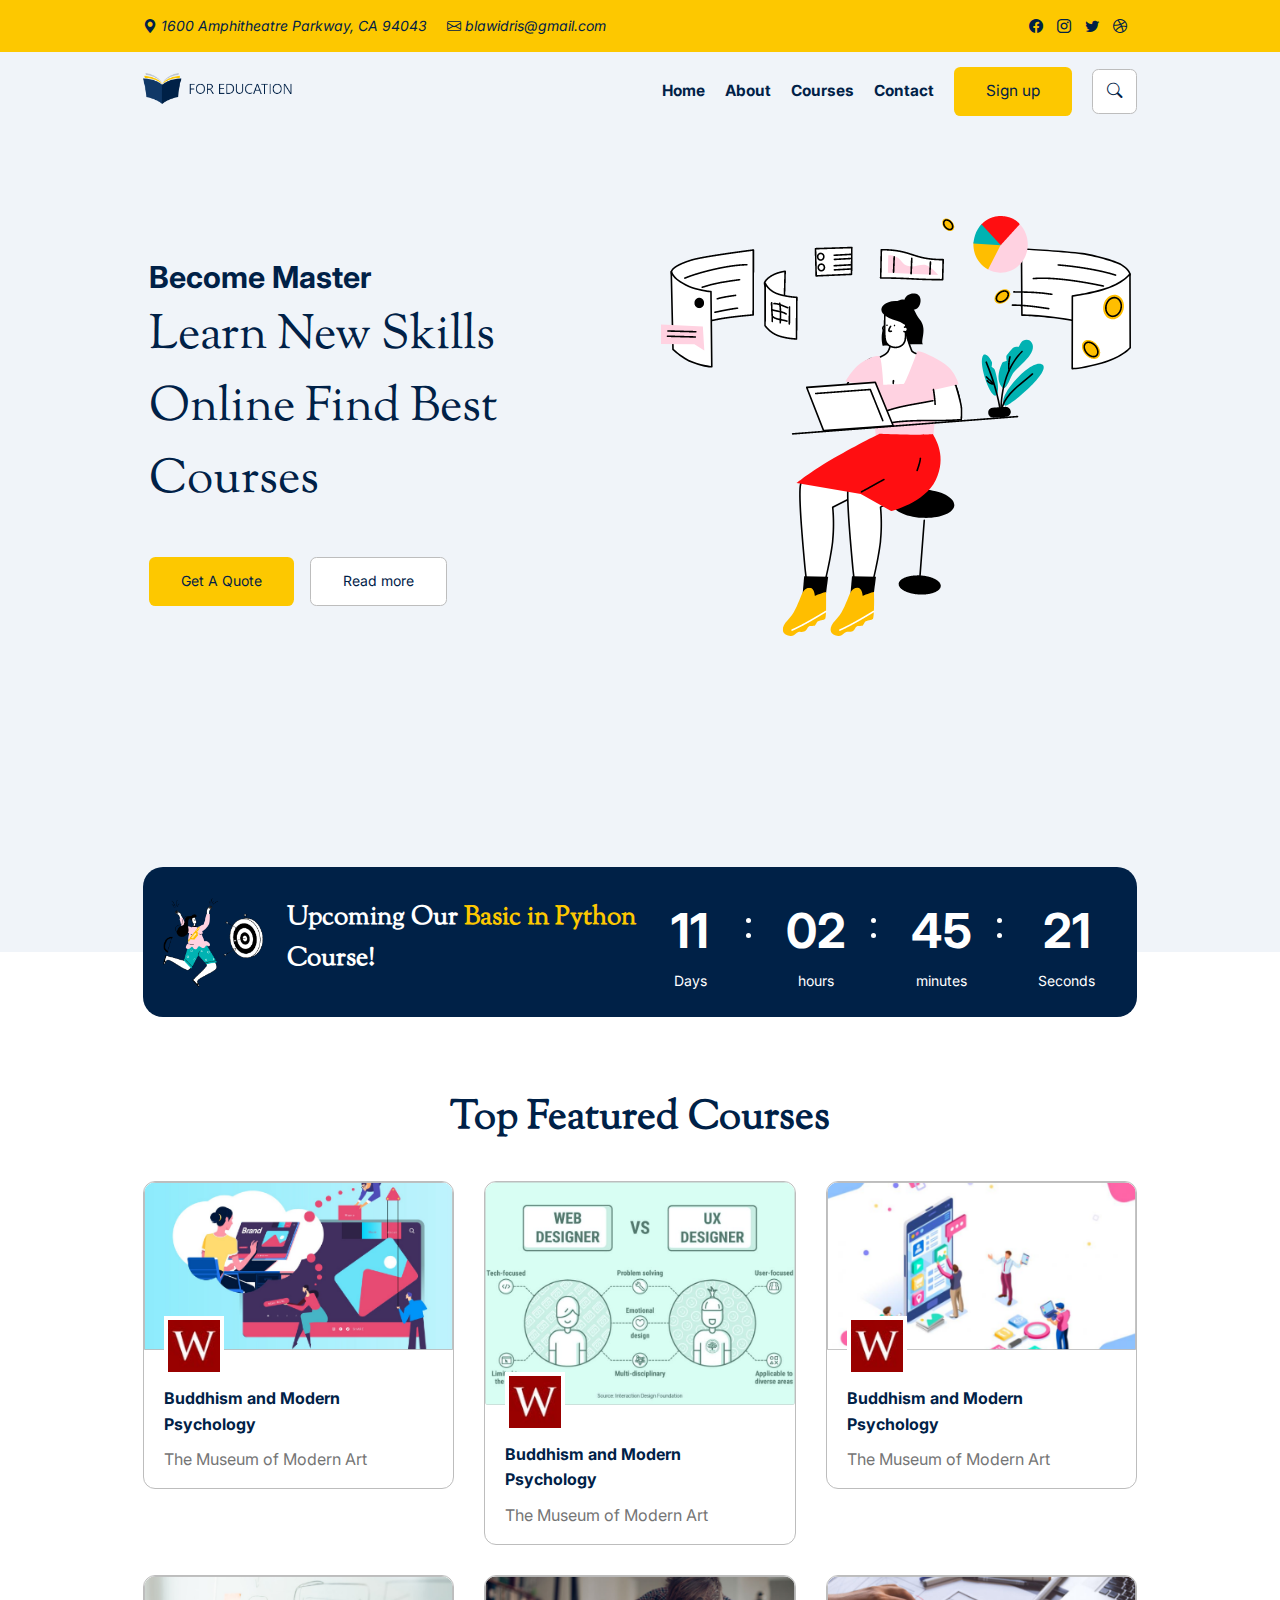
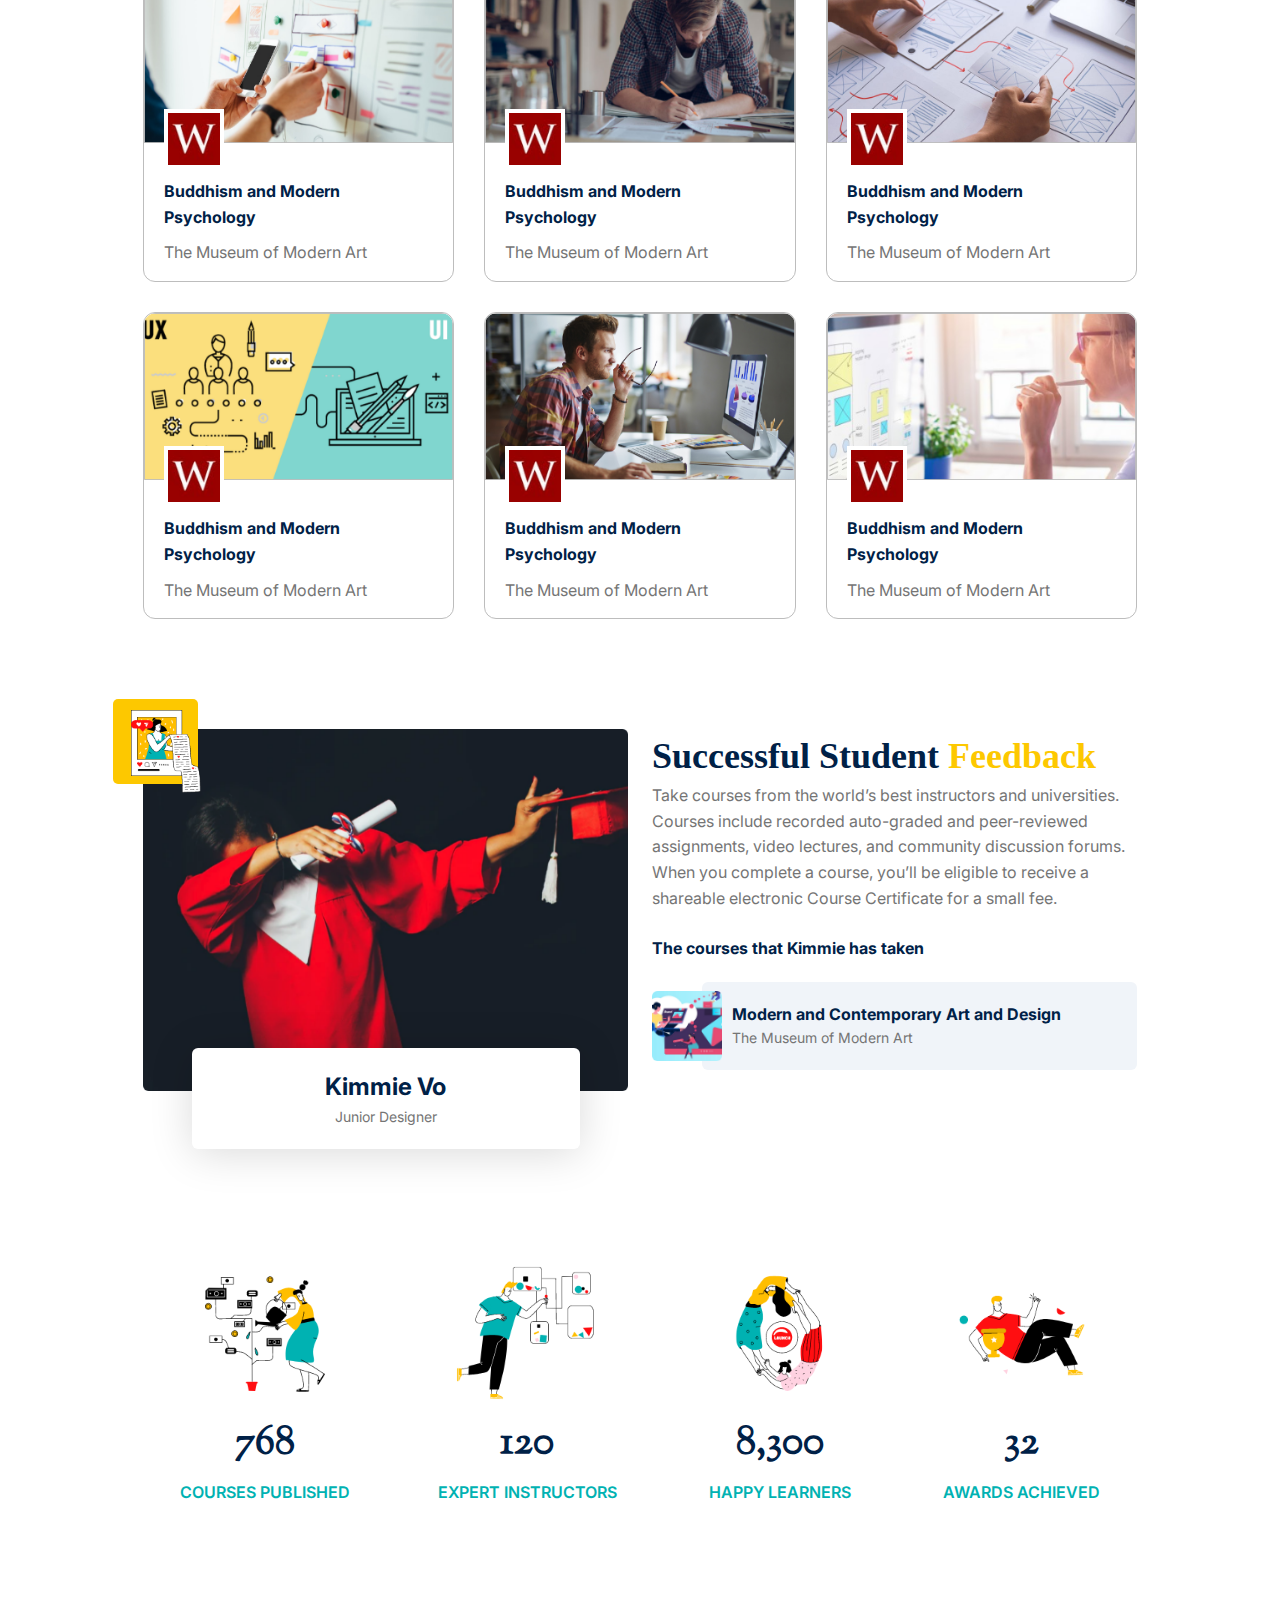
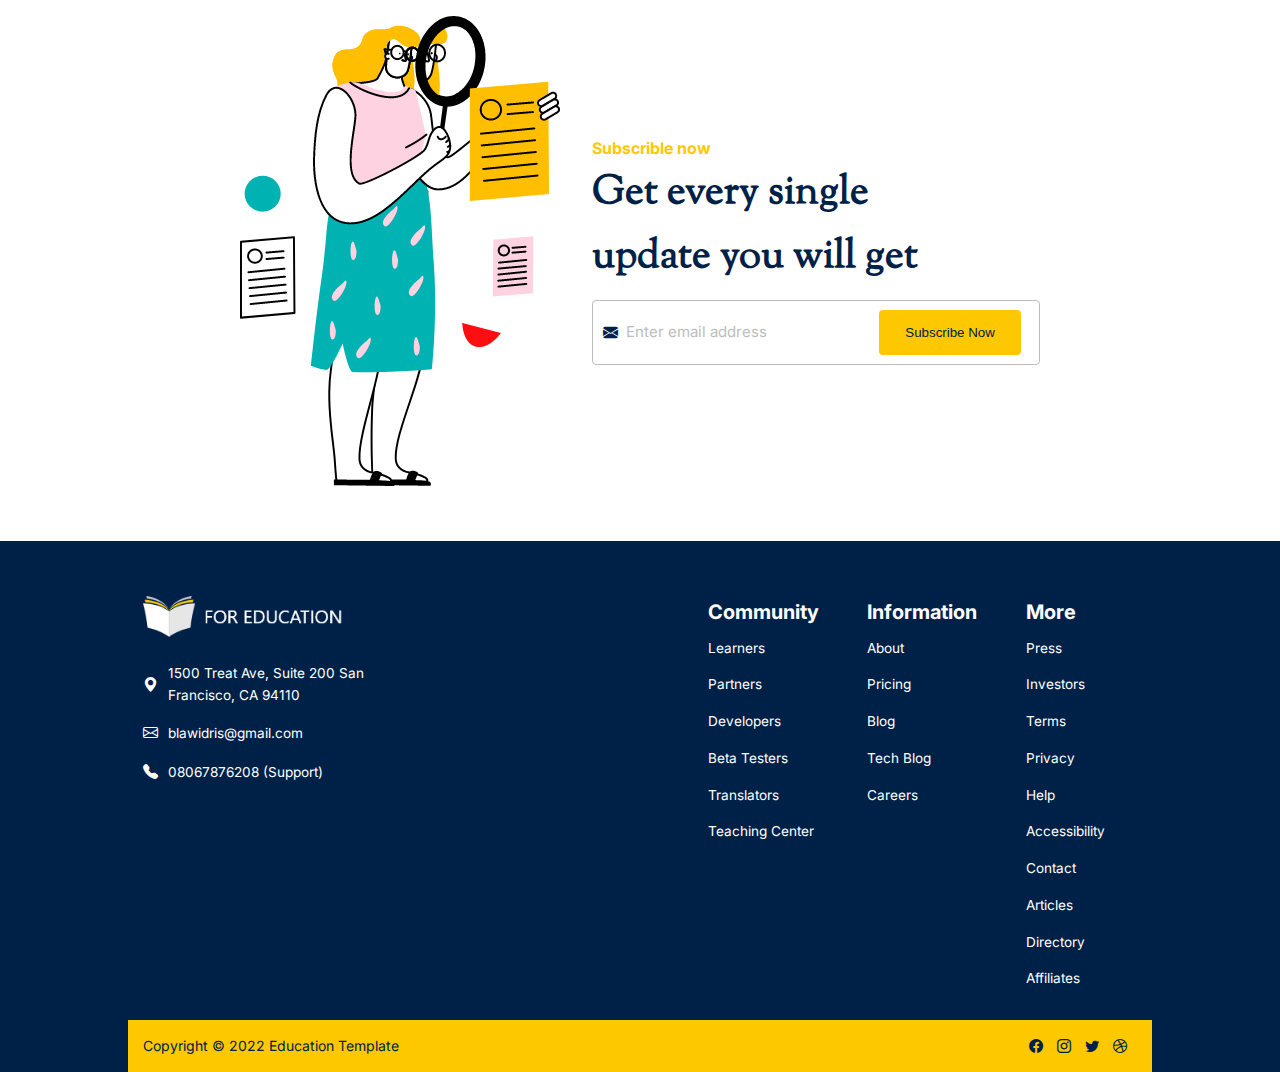
==== index.html @ 97406db4 "all pages added" ====
<!DOCTYPE html>
<html lang="en">
  <head>
    <meta charset="UTF-8" />
    <meta http-equiv="X-UA-Compatible" content="IE=edge" />
    <meta name="viewport" content="width=device-width, initial-scale=1.0" />
    <title>Education Template - Index</title>

    <!-- Fontawesomes -->
    <link rel="stylesheet" href="https://cdn.jsdelivr.net/npm/bootstrap-icons@1.8.2/font/bootstrap-icons.css">
    <!-- stylesheet -->
    <link rel="stylesheet" href="./assets/css/style.css" />
  </head>
  <body>
    <!-- ================= Header Start ================= -->
    <div class="contact">
      <div class="container">
        <nav class="nav">
          <address>
            <ul>
              <li>
                <a href="#">
                    <i class="bi bi-geo-alt-fill"></i>
                    1600 Amphitheatre Parkway, CA 94043
                </a>
              </li>
              <li>
                <a href="mailto:blawidris@gmail.com">
                    <i class="bi bi-envelope"></i>
                    blawidris@gmail.com
                </a>
              </li>
            </ul>
          </address>
          <div class="social">
            <a href=""><i class="bi bi-facebook"></i></a>
            <a href=""><i class="bi bi-instagram"></i></a>
            <a href=""><i class="bi bi-twitter"></i></a>
            <a href=""><i class="bi bi-dribbble"></i></a>
          </div>
        </nav>
      </div>
    </div>
    <header class="main-header">
      <div class="container">
        <!-- navigation -->
        <nav class="nav" id="nav-header">
          <a href="/" class="logo">
            <img src="./assets/img/logo.png" alt="For Education" />
          </a>
          <ul class="navbar main-nav">
            <li class="nav-item"><a href="/" class="nav-link">Home</a></li>
            <li class="nav-item">
              <a href="/about.html" class="nav-link">About</a>
            </li>
            <li class="nav-item">
              <a href="./courses.html" class="nav-link">Courses</a>
            </li>
            <li class="nav-item">
              <a href="./contact.html" class="nav-link">Contact</a>
            </li>
            <li class="nav-item">
              <a href="#signup" class="nav-link btn btn-primary">Sign up</a>
            </li>
            <li class="nav-item">
              <a href="#search" class="nav-link btn-small btn-secondary">
                <i class="bi bi-search"></i>
              </a>
            </li>
          </ul>

          <div class="mobile-menu btn-secondary" id="mobile-menu">
            <i class="bi bi-list"></i>
          </div>
        </nav>
        <!-- hero content -->
        <div class="hero_content d-flex">
          <div class="hero_text col-2">
            <h2 class="subtitle">Become Master</h2>
            <h1 class="title">Learn New Skills Online Find Best Courses</h1>
            <div class="buttons d-flex">
              <a href="#" class="btn btn-primary">Get A Quote</a>
              <a href="#" class="btn btn-secondary">Read more</a>
            </div>
          </div>
          <div class="hero_img col-2">
            <img src="./assets/img/hero_img.png" />
          </div>
        </div>
      </div>
    </header>
    <!-- ================= Header End ================= -->

    <!-- ================= counter Start ================= -->
    <section class="counter" id="counter">
      <div class="container">
        <div class="counter-content d-flex">
          <div class="col-2 counter-caption d-flex">
            <img src="./assets/img/Success.png" />
            <h2 class="text">
              Upcoming Our
              <span class="text-primary">Basic in Python</span> Course!
            </h2>
          </div>
          <div class="col-2 counter-digit d-flex" data-date="9/05/22">
            <div class="box">
              <h2 class="time days">11</h2>
              <span>Days</span>
            </div>
            <div class="box">
              <h2 class="time hour">02</h2>
              <span>hours</span>
            </div>
            <div class="box">
              <h2 class="time min">45</h2>
              <span>minutes</span>
            </div>
            <div class="box">
              <h2 class="time secs">21</h2>
              <span>Seconds</span>
            </div>
          </div>
        </div>
      </div>
    </section>
    <!-- ================= counter End ================= -->

    <!-- ================= Courses Start ================= -->
    <section class="course section" id="course">
      <div class="container">
        <!-- <div class="section"> -->
        <h2 class="section_title">Top Featured Courses</h2>
        <!-- </div> -->
        <div class="course-content d-flex">
          <div class="col-3 box">
            <div class="card">
              <div class="card-img course-img">
                <img
                  src="./assets/img/course_1.png"
                  alt="Course 1"
                  width="500"
                />
                <div class="icon-small">
                  <img src="./assets/img/amc_icon.png" />
                </div>
              </div>
              <div class="card-body">
                <h3 class="course-title">
                  <a href="#">Buddhism and Modern Psychology</a>
                </h3>
                <h5 class="course-subtitle">The Museum of Modern Art</h5>
              </div>
            </div>
          </div>
          <div class="col-3 box">
            <div class="card">
              <div class="card-img course-img">
                <img src="./assets/img/course_2.png" alt="Course 1" />
                <div class="icon-small">
                  <img src="./assets/img/amc_icon.png" />
                </div>
              </div>
              <div class="card-body">
                <h3 class="course-title">
                  <a href="#">Buddhism and Modern Psychology</a>
                </h3>
                <h5 class="course-subtitle">The Museum of Modern Art</h5>
              </div>
            </div>
          </div>
          <div class="col-3 box">
            <div class="card">
              <div class="card-img course-img">
                <img src="./assets/img/course_3.png" alt="Course 1" />
                <div class="icon-small">
                  <img src="./assets/img/amc_icon.png" />
                </div>
              </div>
              <div class="card-body">
                <h3 class="course-title">
                  <a href="#">Buddhism and Modern Psychology</a>
                </h3>
                <h5 class="course-subtitle">The Museum of Modern Art</h5>
              </div>
            </div>
          </div>
          <div class="col-3 box">
            <div class="card">
              <div class="card-img course-img">
                <img
                  src="./assets/img/course_4.png"
                  alt="Course 1"
                  width="500"
                />
                <div class="icon-small">
                  <img src="./assets/img/amc_icon.png" />
                </div>
              </div>
              <div class="card-body">
                <h3 class="course-title">
                  <a href="#">Buddhism and Modern Psychology</a>
                </h3>
                <h5 class="course-subtitle">The Museum of Modern Art</h5>
              </div>
            </div>
          </div>
          <div class="col-3 box">
            <div class="card">
              <div class="card-img course-img">
                <img src="./assets/img/course_5.png" alt="Course 1" />
                <div class="icon-small">
                  <img src="./assets/img/amc_icon.png" />
                </div>
              </div>
              <div class="card-body">
                <h3 class="course-title">
                  <a href="#">Buddhism and Modern Psychology</a>
                </h3>
                <h5 class="course-subtitle">The Museum of Modern Art</h5>
              </div>
            </div>
          </div>
          <div class="col-3 box">
            <div class="card">
              <div class="card-img course-img">
                <img src="./assets/img/course_6.png" alt="Course 1" />
                <div class="icon-small">
                  <img src="./assets/img/amc_icon.png" />
                </div>
              </div>
              <div class="card-body">
                <h3 class="course-title">
                  <a href="#">Buddhism and Modern Psychology</a>
                </h3>
                <h5 class="course-subtitle">The Museum of Modern Art</h5>
              </div>
            </div>
          </div>
          <div class="col-3 box">
            <div class="card">
              <div class="card-img course-img">
                <img
                  src="./assets/img/course_7.png"
                  alt="Course 1"
                  width="500"
                />
                <div class="icon-small">
                  <img src="./assets/img/amc_icon.png" />
                </div>
              </div>
              <div class="card-body">
                <h3 class="course-title">
                  <a href="#">Buddhism and Modern Psychology</a>
                </h3>
                <h5 class="course-subtitle">The Museum of Modern Art</h5>
              </div>
            </div>
          </div>
          <div class="col-3 box">
            <div class="card">
              <div class="card-img course-img">
                <img src="./assets/img/course_8.png" alt="Course 1" />
                <div class="icon-small">
                  <img src="./assets/img/amc_icon.png" />
                </div>
              </div>
              <div class="card-body">
                <h3 class="course-title">
                  <a href="#">Buddhism and Modern Psychology</a>
                </h3>
                <h5 class="course-subtitle">The Museum of Modern Art</h5>
              </div>
            </div>
          </div>
          <div class="col-3 box">
            <div class="card">
              <div class="card-img course-img">
                <img src="./assets/img/course_9.png" alt="Course 1" />
                <div class="icon-small">
                  <img src="./assets/img/amc_icon.png" />
                </div>
              </div>
              <div class="card-body">
                <h3 class="course-title">
                  <a href="#">Buddhism and Modern Psychology</a>
                </h3>
                <h5 class="course-subtitle">The Museum of Modern Art</h5>
              </div>
            </div>
          </div>
        </div>
      </div>
    </section>
    <!-- ================= Courses End ================= -->

    <!-- ================= Feedback Start ================= -->
    <section class="feedback section" id="feedback">
      <div class="container">
        <div class="row d-flex">
          <div class="col-2">
            <div class="feedback-img">
              <div class="icon-small">
                <img src="./assets/img/Instagram post.png" />
              </div>
              <img src="./assets/img/img.png" alt="" />
            </div>
            <div class="caption">
              <h4>Kimmie Vo</h4>
              <span>Junior Designer</span>
            </div>
          </div>
          <div class="col-2">
            <div class="feedback-content">
              <h2>
                Successful Student <span class="text-primary">Feedback</span>
              </h2>
              <p>
                Take courses from the world’s best instructors and universities.
                Courses include recorded auto-graded and peer-reviewed
                assignments, video lectures, and community discussion forums.
                When you complete a course, you’ll be eligible to receive a
                shareable electronic Course Certificate for a small fee.
              </p>
              <h5 class="text-secondary">The courses that Kimmie has taken</h5>
              <div class="end">
                <div class="icon"><img src="./assets/img/text-img.png" /></div>
                <div class="text">
                  <h5>Modern and Contemporary Art and Design</h5>
                  <span>The Museum of Modern Art</span>
                </div>
              </div>
            </div>
          </div>
        </div>
      </div>
    </section>
    <!-- ================= Feedback End ================= -->

    <!-- ================= Achievement Start ================= -->
    <section class="award section">
      <div class="container">
        <div class="row d-flex">
          <div class="col-4">
            <img src="./assets/img/component_2.png" alt="" />
            <div class="caption">
              <h2>768</h2>
              <span>COURSES PUBLISHED</span>
            </div>
          </div>
          <div class="col-4">
            <img src="./assets/img/component_1.png" alt="" />
            <div class="caption">
              <h2>120</h2>
              <span>EXPERT INSTRUCTORS</span>
            </div>
          </div>
          <div class="col-4">
            <img src="./assets/img/component_3.png" alt="" />
            <div class="caption">
              <h2>8,300</h2>
              <span>HAPPY LEARNERS</span>
            </div>
          </div>
          <div class="col-4">
            <img src="./assets/img/component_4.png" alt="" />
            <div class="caption">
              <h2>32</h2>
              <span>AWARDS ACHIEVED</span>
            </div>
          </div>
        </div>
      </div>
    </section>
    <!-- ================= Achievement End ================= -->

    <!-- ================= Newsletter Start ================= -->
    <section class="newsletter section">
      <div class="container">
        <div class="row d-flex">
          <img src="./assets/img/Recruiting.png" />
          <div class="content">
            <h4 class="section_subtitle">Subscrible now</h4>
            <h2 class="section_title">Get every single <br> update you will get</h2>
            <form class="newsletter-form">
              <div class="form-row">
                <i class="bi bi-envelope-fill"></i>
                <input
                  type="email"
                  name="email"
                  id="email"
                  placeholder="Enter email address"
                />
              </div>
              <button class="btn btn-primary">Subscribe Now</button>
            </form>
          </div>
        </div>
      </div>
    </section>
    <!-- ================= Newsletter End ================= -->

    <!-- ================= Footer Start ================= -->
    <footer class="main-footer section">
      <div class="container">
        <div class="row d-flex">
          <div class="site-info nav">
            <a href="/" class="logo">
              <img src="./assets/img/logo_white.png" alt="Education" />
            </a>
            <ul class="navbar">
              <li>
                <a href="#">
                  <i class="bi bi-geo-alt-fill"></i>
                  <span>
                      1500 Treat Ave, Suite 200 San Francisco, CA 94110
                  </span>
                </a>
              </li>
              <li><a href="mailto:blawidris@gmail.com"><i class="bi bi-envelope"></i><span>blawidris@gmail.com</span></a></li>
              <li><a href="tel:+2348067876208"><i class="bi bi-telephone-fill"></i><span>08067876208 (Support)</span></a></li>
            </ul>
          </div>
          <div class="action-links grid">
              <div>
                  <h4>Community</h4>
                  <ul class="navbar">
                      <li><a href="">Learners</a></li>
                      <li><a href="">Partners</a></li>
                      <li><a href=""> Developers</a></li>
                      <li><a href="">Beta Testers</a></li>
                      <li><a href="">Translators</a></li>
                      <li><a href="">Teaching Center</a></li>
                  </ul>
              </div>

              <div>
                  <h4>Information</h4>
                  <ul class="navbar">
                      <li><a href="">About</a></li>
                      <li><a href="">Pricing</a></li>
                      <li><a href="">Blog</a></li>
                      <li><a href="">Tech Blog</a></li>
                      <li><a href="">Careers</a></li>
                  </ul>
              </div>
              <div>
                  <h4>More</h4>
                  <ul class="navbar">
                      <li><a href="">Press</a></li>
                      <li><a href="">Investors</a></li>
                      <li><a href="">Terms</a></li>
                      <li><a href="">Privacy</a></li>
                      <li><a href="">Help</a></li>
                      <li><a href="">Accessibility</a></li>
                      <li><a href="">Contact</a></li>
                      <li><a href="">Articles</a></li>
                      <li><a href="">Directory</a></li>
                      <li><a href="">Affiliates</a></li>
                  </ul>
              </div>
          </div>
        </div>
      </div>
      <div class="container bg-primary">
          <div class="row d-flex">
              <div class="copyright">
                  <p>Copyright &copy <span class="year">2022</span> Education Template</p>
              </div>
              <div class="social">
                <a href=""><i class="bi bi-facebook"></i></a>
                <a href=""><i class="bi bi-instagram"></i></a>
                <a href=""><i class="bi bi-twitter"></i></a>
                <a href=""><i class="bi bi-dribbble"></i></a>
              </div>
          </div>
      </div>
    </footer>
    <!-- ================= Footer End ================= -->

    <!-- JS -->
    <script defer src="./assets/js/main.js"></script>
  </body>
</html>
---- assets/css/style.css ----
/* fonts */
@import url('https://fonts.googleapis.com/css2?family=Inter:wght@400;700&display=swap');
@import url('https://fonts.googleapis.com/css2?family=Sorts+Mill+Goudy&display=swap');

/* root */
:root{
    --white: #fff;
    --blue-green: #00B2B2;
    --gray: #BDBDBD;
    --light-blue: #F0F4F9;
    --dark-blue: #002147;
    --orange: #FDC800;
    --black:#212529;


    --font-size-small:1rem;
    --font-size-medium:2.5rem;
    --font-size-large:3rem;
    --font-family: 'Inter', sans-serif;
    --font-family-secondary:  'Sorts Mill Goudy', serif;
    --font-color:#757575;

    --border: 1px solid var(--gray);

}
*{
    padding: 0;
    margin: 0;
    box-sizing: border-box;
    outline: none;
}

body{
    font: normal 14px/1.6 var(--font-family);
    color: var(--font-color);
}

.subpages{
    height: auto;
}
/* ================== Component ================== */

.container{
    width: 80%;
    padding: 15px;
    margin: 0 auto;
}

@media (max-width: 540px) {
    .container{
        width: 100%;
    }
}

/* HTML Tags */
a{
    text-decoration: none;
    color: var(--dark-blue);
}

a:hover{
    color: var(--white);
}

ul{
    list-style: none;
}

/* flex */
.d-flex{
    display: flex;
}

.col-2{
    flex-basis: calc(100%/2);
}

.col-3{
    flex-basis: calc(100%/3);
}

/* Section */

.section{
    padding: 40px 0;
}

.section_header{
    display: flex;
    align-items: center;
    justify-content: space-between;
    margin-bottom: 1rem;
}

.section_title{
    text-align: left;
    color: var(--dark-blue);
    font-size: var(--font-size-medium);
    font-family: var(--font-family-secondary);
}

.section_subtitle{
    color: var(--orange);
    font-size: var(--font-size-small);
}

/* Buttons */

.button-list {
    background-color: var(--white);
    padding: .5rem .25rem;
    width: 250px;
    border-radius: 4px;
}
.button-list .btn{
    display: inline-block;
    margin-right: 5px;
    background-color: transparent;
    color: var(--dark-blue);
    font-size: 16px;
}

.button-list .btn.active{
    color: var(--white);
    background-color: var(--blue-green);
    border-radius: 4px;
}
.btn, .btn-small, .mobile-menu{
    border-radius: .4rem;
}

.btn{
    display: flex;
    align-items: center;
    justify-content: center;
    padding: .75rem 2rem;
    border: none;
}

.btn-small, .mobile-menu{
    width: 45px;
    height: 45px;
    display: flex;
    align-items: center;
    justify-content: center;
}

.btn-primary, .bg-primary{
    color: var(--dark-blue);
    background: var(--orange);
}

.btn-secondary{
    color: var(--dark-blue);
    background: var(--white);
    border: var(--border);
}

.btn-primary:hover{
    color: var(--orange);
    border:2px solid var(--orange);
    background-color: var(--white);
}

.btn-secondary:hover{
    color: var(--dark-blue);
    border-color: var(--dark-blue);
    background-color: transparent;
}

.btn-secondary:hover, .btn-primary:hover{
    transition: ease-in .5s;
}

/* Card */
.card{
    border-radius: 12px;
    border: var(--border);
}
.card-img{
    width: 100%;
    height: auto;
}

.card-body{
    padding: 15px 20px;
}

/* text */
.text-primary{
    color: var(--orange);
}

.bg-light{
    background-color:  var(--light-blue);
}

/* Nav */
.nav{
    display: flex;
    justify-content: space-between;
    align-items: center;
    position: relative;
}

.social{
    width: 250px;
    text-align: end;
}
.social a, .social a + a {
    margin-right: 10px;
}
.social a i{
    font-size: 14px;
}
img{
    width: 100%;
    height: auto;
}

.fixed-top{
    position: fixed;
    background-color: var(--white);
    width: 80%;
    z-index: 10;
    padding: 15px;
}

@media (max-width:540px) {
    .fixed-top{
        width: 100%;
    }
}
/* ================== Header ================== */
header{
    background: var(--light-blue);
    width: 100%;
    height: 100vh;
    position: relative;
    z-index: 1;
}

/* Contact */
.contact{
    background-color: var(--orange);
}

.contact ul li{
    display: inline-block;
    padding-right: 1rem;
}

.contact ul li a{
    font-size: 14px;
}

/* Navigation */

.logo{
    width: 150px;
}
.navbar{
    display: flex;
    justify-content: center;
    align-items: center;
}

.navbar li{
    margin-right: 20px;
}
.navbar li:last-child{
    margin-right: 0;
}

.navbar li a{
    font-weight: bold;
    font-size:.96rem;
}
.navbar li a.btn-primary{
    font-weight: normal;
}

.navbar li a:hover{
    transition: all .3s;
}

.mobile-menu{
    display: none;
}

@media screen and (max-width: 768px) {
    .navbar{
        flex-direction: column;
        background: var(--white);
        padding: 8% 0;
        border-bottom-right-radius: 5px;
        border-bottom-left-radius: 5px;
        display: none;
        position: absolute;
        left: 0;
        right: 0;
        top: 70px;
        width: 100%;
    }

    .navbar li{
        margin-bottom: 1rem;
    }
    .navbar li:last-child{
        margin-bottom: 0;
    }

    .mobile-menu{
        display: flex;
        font-size: 1rem;
    }

    .mobile-menu i{
        font-size: 1.4rem;
        color: var(--dark-blue);
    }

    .mobile-menu.btn-secondary:hover{
        background-color: var(--white);
        color: var(--dark-blue);
        border-color: var(--gray);
    }

    .navbar.active{
        display: flex;
    }

    .main-header::after.active{
        position: absolute;
        background-color: rgba(0, 0, 0, .15);
    }
}

.hero_content{
    margin-top: 100px;
    justify-content: center;
    align-items: center;
   
}
.hero_text{
    margin-right: 15px;
}

.hero_text h2{
    font: bold 1.9rem/1.6 var(--font-family);
    color: var(--dark-blue);
}

.hero_text h1{
    font: normal 3rem/1.5 var(--font-family-secondary);
    color: var(--dark-blue);
    margin-bottom: 20px;
}
.hero_text .buttons{
    margin-top: 40px;
}
.hero_text  .btn{
    margin-right: 1rem;
}
.hero_img{
    max-width: 470px;
}

@media  (max-width: 768px) {
    .hero_content{
        flex-flow: wrap column-reverse;
    }

    .hero_img{     
        width: 300px;
        display: none;
    }
    .hero_text{
        margin-right: 0;
        margin-bottom: 15px;
        margin-top: 20px;
        display: flex;
        align-items: center;
        flex-direction:column;
        text-align: center;
    }

    .hero_text h1{
        font-size: 2rem;
        margin-top: 10px;
    }

    .hero_text .buttons{
        margin-top: 10px;
    }
}

@media (max-width:540px) {
    .contact{
        display: none;
    }
    .hero_content{
        margin-top: 10px;
    }
    .hero_text .buttons{
        flex-direction: column;
        width: 100%;
    }
    .hero_text .buttons>a{
        margin-bottom: 1rem;
    }
    .hero_text .buttons>a:last-child{
        margin-bottom: 0;
    }
    .hero_img{     
        width: 250px;
        display: block;
    }

    .hero_text h1{
        font-size: 1.5rem;
    }
    .hero_text h2{
        font-size: 1.25rem;
    }
}

/* ================== Counter ================== */
.counter{
    margin-top: -100px;
    z-index: 1;
    position: relative;
}
.counter .counter-content{
    background-color: var(--dark-blue);
    padding: 30px 20px;
    border-radius: 20px;
    width: 100%;
    height: 150px;
    justify-content: space-between;
    color: var(--white);
    align-items: center;
}

.counter-caption img{
    max-width: 100px;
    margin-right: 1.5rem;
}
.counter-caption h2{
    font-size: 1.6rem;
    font-family:var(--font-family-secondary);
}

.counter-digit > .box{
   position: relative;
   color: var(--white);
   margin-right: 25px;
   display: flex;
   flex-direction: column;
   justify-content: center;
   align-items: center;
   width: calc(100%/4);
}

.counter-digit > .box:last-child{
    margin-right: 0;
}

.counter-digit > .box::before, .counter-digit > .box::after{
    content: '';
    position: absolute;
    top: 25px;
    width: 5px;
    height: 5px;
    right: -10px;
    background-color: var(--white);
    border-radius: 50%;
}
.counter-digit > .box::after{
    top: 40px;
}
.counter-digit > .box:last-child:before, .counter-digit > .box:last-child:after{
    content: '';
    position: absolute;
    height: 0px;
    width: 0px;
}
.counter-digit h2{
    font-size: 3rem;
    margin-bottom: 0;
}

.counter-digit span{
    font-size: 14px;
}

@media (max-width:768px) {
    .counter .counter-content{
        flex-direction: column;
        padding-top: 20px;
    }
    .counter-caption h2{
        font-size: 1.25rem;
    }

    .counter-digit{
        margin-top: -60px;
        margin-left: -25px;
    }
    .counter-digit h2{
        font-size: 2rem;
    }

    .counter-digit > .box::before, .counter-digit > .box::after{
        content: '';
        position: absolute;
        top: 20px;
        width: 5px;
        height: 5px;
        right: -10px;
        background-color: var(--white);
        border-radius: 50%;
    }
    .counter-digit > .box::after{
        top: 30px;
    }
}

@media (max-width:540px) {
    .counter{
        margin-top:0px;
        padding: 40px 0 0;
    }
    .counter .container{
        padding: 0;
    }
    .counter .counter-content{
        border-radius: 4px;
        height: 200px;
    }
    .counter-caption img{
        display: none;
    }
    .counter-digit{
        margin-top: 10px;
        
    }
}
/* ================== Courses ================== */
.course .section_title{
    text-align: center;
    margin-bottom: 30px;
}
.course-content{
    width: 100%;
}

.course .d-flex{
    flex-wrap: wrap;
    gap: 30px;
}
.course .d-flex > .col-3{
    /* margin-right: 15px; */
    flex-basis: calc(100%/3 - 20px);
}

.course .d-flex > .col-3:last-child{
    margin-right: 0;
}

.course .course-img{
    /* position: relative; */
    margin-bottom: 15px;
    border-top-right-radius: 12px;
    border-top-left-radius: 12px;
    width: 100%;
    min-height: 150px;
    overflow: hidden;
}
.course-img > img{
    max-height: 100%;
    width: 100%;
}
.course .icon-small{
    width: 60px;
    height: 60px;
    border: 4px solid #fff;
    margin-left: 20px;
    margin-top: -40px;
    position:absolute;
    display: flex;
    align-items: center;
    justify-content: center;
}

.course h3{
    font-size: 1rem;
    margin-bottom: 10px;
    color: var(--dark-blue);
}

.course a:hover{
    color: var(--black);
    transition: all .5s;
}

.course h5{
    font-size: 1rem;
    font-weight: 400;
    color: var(--font-color);
}

@media (max-width:768px) {

    .course .d-flex{
        justify-content: center;
    }
    .course .d-flex > .col-3{
        flex-basis: calc(100% - 310px);
    }
}

@media (max-width:540px){
    .course .d-flex > .col-3{
        flex-basis: 100%;
    }
    .course .section_title{
        font-size: 2rem;
    }
}
/* ================== Feedback ================== */
.feedback .row{
    gap: 1.5rem;
}
.feedback-img{
    position: relative;
}
.feedback .icon-small{
    width: 85px;
    height: 85px;
    border-radius: 5px;
    background-color: var(--orange);
    display: flex;
    align-items: center;
    justify-content: center;
    padding: 20px 0;
    position: absolute;
    top: -30px;
    left: -30px;
}
.feedback .icon-small > img{
    margin-right: -20px;
    margin-bottom: -20px;
    max-width: 70px;
}

.feedback .caption, .feedback .feedback-content .text{
    position: relative;
    border-radius: 6px;
    width: 80%;
}

.feedback .caption{
    background-color: var(--white);
    box-shadow: 0px 4px 43px rgba(0, 0, 0, .15);
    padding: 20px;
    text-align: center;
    margin: -50px auto 0;
}

.feedback .caption h4{
    font-size: 1.5rem;
    color: var(--dark-blue);
}

.feedback .caption span, .feedback .text span{
    color: var(--font-color);
    font-size: 14px;
}

.feedback .feedback-content h2{
    font: bold 2.25rem/1.5 'Georgia', serif;
    color: var(--dark-blue);
}
.feedback .feedback-content p{
    font-size: 1rem;
    margin-bottom: 25px;
}
.feedback .feedback-content .end{
    margin-top: 20px;
    display: flex;
    align-items: center;
    justify-content: flex-start;
}

.feedback .feedback-content .icon{
    width: 70px;
    height: 70px;
    margin-right: -20px;
    z-index: 1;
}
 
.feedback .feedback-content .text{
    background-color: var(--light-blue);
    padding: 20px 20px 20px 30px;
    position: relative;
    /* z-index: -1; */
    width: 90%;
}

.feedback-content h5{
    color: var(--dark-blue);
    font-size: 1rem;
}

@media (max-width:768px) {
    .feedback .row{
        flex-flow: wrap column;
    }

    .feedback .feedback-content{
        margin-top: 30px;
    }
}
@media (max-width:540px) {

    .feedback .feedback-content h2{
        font-size: 1.85rem;
    }

    .feedback .icon-small{
        left: 0;
    }
}
/* ================== Acheivement ================== */

.award .row{
    align-items: center;
    justify-content: space-around;
    gap: 15px;
}

@media (max-width:540px) {
    .award .row{
        flex-wrap:wrap;
    }
    
}
.award .col-4{
    display: block;
    text-align: center;
    
}

.award img{
    width: 150px;
    height: auto;
}

.award .caption{
    text-align: center;
}

.award .caption h2{
    font: bold 2.5rem var(--font-family-secondary);
    color: var(--dark-blue);
    margin-bottom: .5rem;
}

.award .caption span{
    font-size: 1rem;
    color: var(--blue-green);
    font-weight: 600;
}

@media (max-width:768px){

    .award .caption span{
        font-size: .75rem;
    }

    .section_title{
        font-size: 1.75rem;
    }
}


/* ================== Newsletter ================== */

.newsletter .row{
    gap: 2rem;
    align-items: center;
    justify-content: center;
}

.newsletter img{
    max-width: 320px;
}

.newsletter .content{
    width: 45%;
}

.newsletter-form {
    width: 100%;
    margin-top: 10px;
    display: flex;
    position: relative;
    border: var(--border);
    padding: 2% 4%;
    justify-content: space-between;
    border-radius: 4px;
    align-items: center;
}


.form-row{
    width: 70%;
    display: flex;
    flex-wrap:wrap ;
    position: relative;
}

.form-row i{
    position: absolute;
    left: -3%;
    top: 25%;
    color: var(--dark-blue);
    font-size: 15px;
}

.form-row input{
    width:100%;
    height: 45px;
    border: none;
    text-indent: 15px;
    color: var(--dark-blue);
}

.form-row input::placeholder{
    font-size: 15px;
    color: #BDBDBD;
    font-family: var(--font-family);
}
.newsletter-form .btn-primary{
    height: 45px;
    padding: 10px 8px;
    border-radius: 4px;
    font-weight: 500;
    width: 150px;
}
.newsletter-form .btn-primary:hover{
    border: none;
    background-color: var(--dark-blue);
    color: var(--orange);
}

@media (max-width:540px) {
    .newsletter .row{
        flex-wrap: wrap;
        justify-content: center;
    }

    .newsletter .content{
        width: 100%;
        align-items: center;
    }
    
    .section_title{
        font-size: 2rem;
        line-height: 40px;
        margin-bottom: 10px;
    }

    .newsletter img{
        width: 150px;
    }
}

/* ================== Pricing ================== */
.pricing .row{
    gap: 1rem;
}
.price-box{
    padding: 1.5rem;
    background-color: var(--white);
    /* height: 300px;
    width: 370px; */
    display: flex;
    align-items: flex-start;
    align-content: center;
    flex-direction: column;
    position: relative;
    padding-top: 0;
    border: var(--border);
    border-radius: 10px;
}
.price-box.active{
    border-color: darkblue;
}

.price-box h4{
    background-color: #0053A7;
    font-weight: 550;
    font-size: .85rem;
    width: 144px;
    color: var(--white);
    padding: 5px;
    text-align: center;
    align-self: center;
    margin-bottom: 20px;
    text-transform: uppercase;
    letter-spacing: 1px;
}

.price-box.active h4{
    background-color: #033977;
}

.price-box .title{
    font-size: 3rem;
    font-family: Georgia, 'Times New Roman', Times, serif;
    color: var(--dark-blue);
    line-height: 1.3;
}
.price-box .currency{
    font-size: 1.8rem;
}
.price-box p{
    color: #BDBDBD;
    font-size: 14px;
    margin-top: 0;
    position: relative;
    padding-bottom: 15px;
}
.price-box hr{
    width: 100%;
    border: 1px solid #f4f4f4;
}

.price-box ul{
    padding: 15px 0;
    line-height: 40px;
}

.price-box li{
    font-size: 15px;
    color: var(--dark-blue);
}

.price-box li i{
    font-size: 16px;
    margin-right: 8px;
}

.f-blue{
    color: var(--blue-green);
}
.f-grey{
    color: #BDBDBD;
}

.price-box .btn{
    width: 100%;
    padding: 1rem .8rem;
    font-size: 16px;
    border-radius: 4px;
}

.price-box  .btn-dark{
    background-color:var(--dark-blue);
    color: var(--white);
}
.price-box.active .btn-dark{
    background-color: var(--orange);
}
.price-box  .btn-dark:hover{
    padding: .85rem;
    background-color: transparent;
    border: 1px solid #0053A7;
    color: #0053A7;
    transition: ease .5s;
}

@media (max-width:768px) {
    
    .pricing .row, .pricing .section_header{
        flex-wrap: wrap;
        margin-bottom: 30px;
    }

    .pricing .button-list{
        width: 100%;
    }

    .pricing .col-3{
        flex-basis: 100%;
    }
}

/* ================== Footer ================== */

.main-footer{
    background-color: var(--dark-blue);
    color: var(--white);
    position: relative;
}

.main-footer.section{
    padding-bottom: 0;
}
.main-footer .row{
    justify-content: space-between;
    align-items: start;
}

.main-footer .site-info{
    display: block;
    width: 250px;
}

.main-footer .logo > img{
    max-width: 200px;
    margin-bottom: 20px;
}

.main-footer .navbar{
    flex-direction: column;
    align-items: flex-start;
}
.main-footer .navbar li{
    margin-bottom: 15px;
}
.main-footer .navbar a{
    color: var(--white);
    font-size: .85rem;
    font-weight: 400;
}

.main-footer .navbar a{
    display: flex;
    align-items:center;
}
.main-footer .navbar a i{
    font-size: 15px;
    display: block;
}
.main-footer .navbar a span{
    padding-left: 10px;
}
.main-footer .grid{
    display: grid;
    grid-template-columns: repeat(3, 1fr);
    gap: 3rem;
}

.main-footer .grid h4{
    font-size: 20px;
    margin-bottom: 10px;
}

.main-footer .copyright{
    font-size: 14px;
}

@media (max-width:768px) {
    .main-footer .row{
        flex-direction: column;
    }
    .main-footer .navbar{
        display: flex;
        background: transparent;
        position: relative;
        top: 0;
        
    }

    .main-footer .grid{
        grid-template-columns: repeat(2, 1fr);
        gap: .65rem;
    }
}
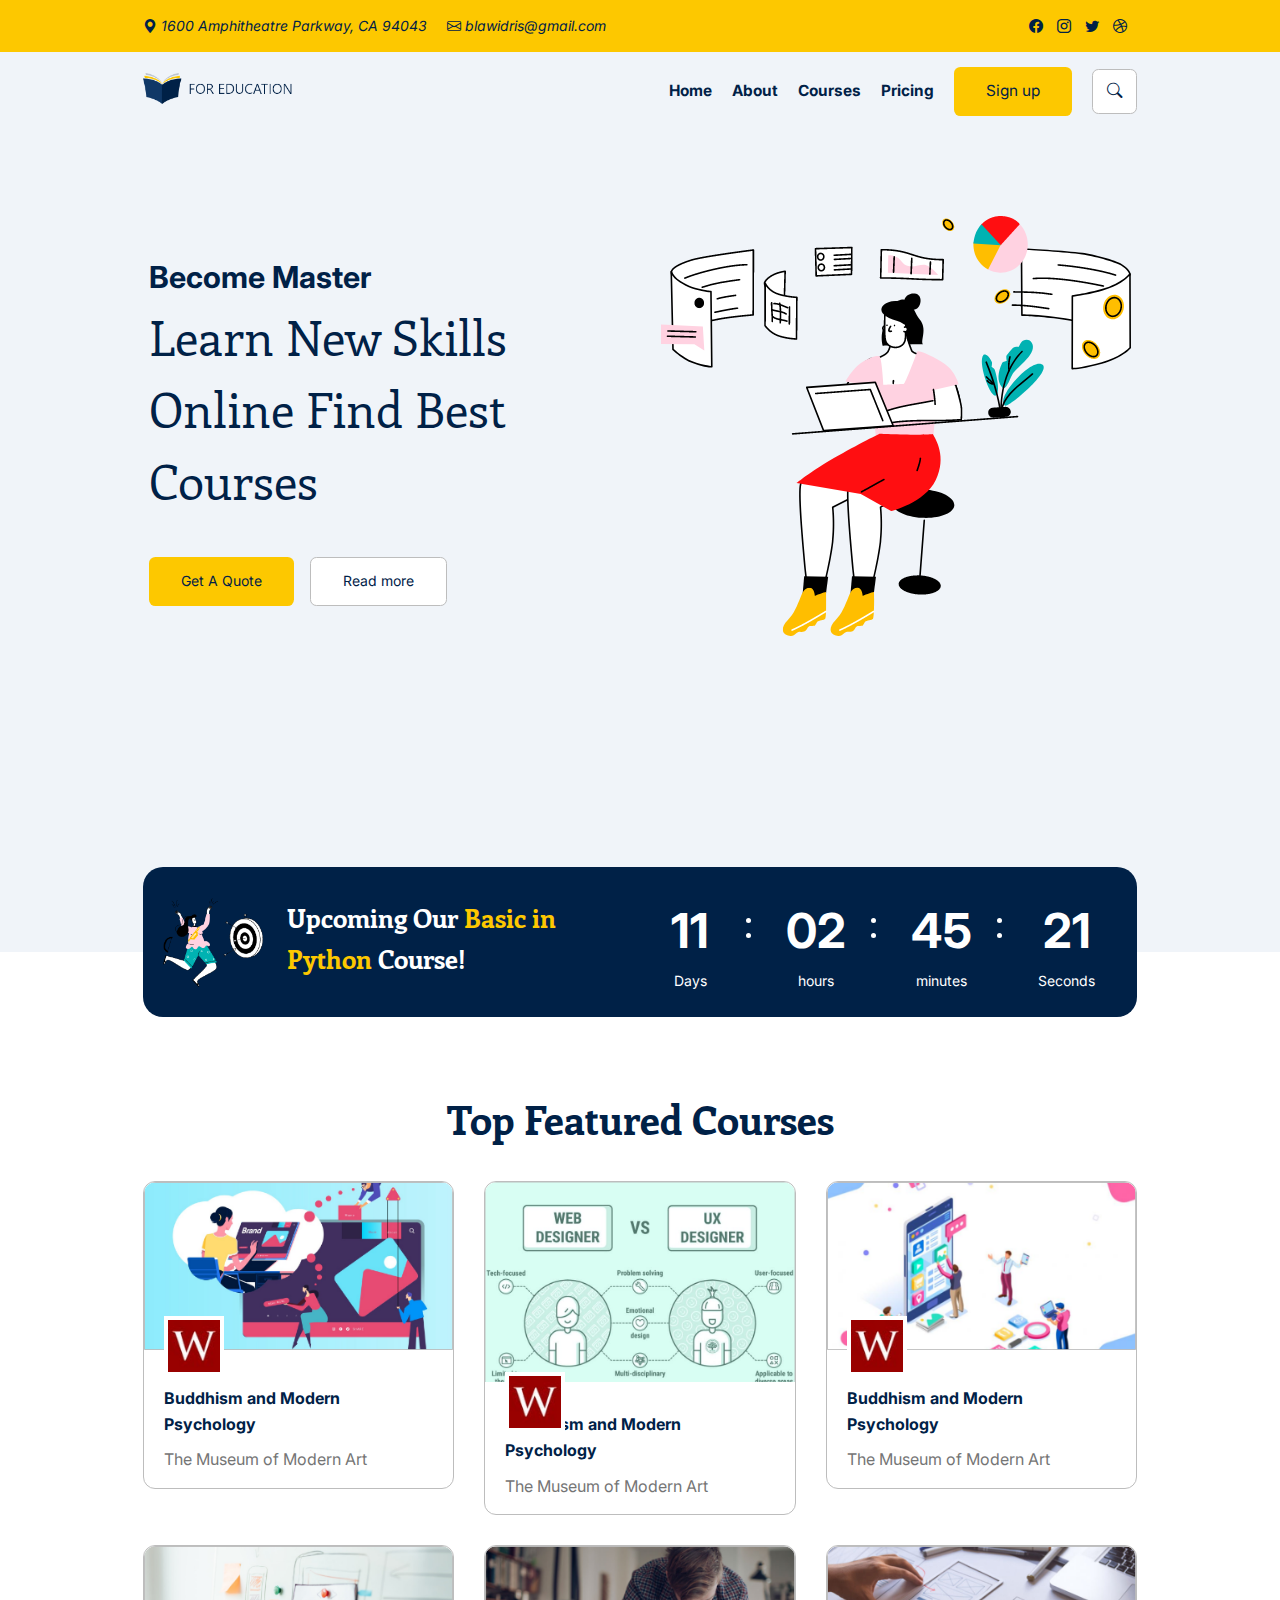
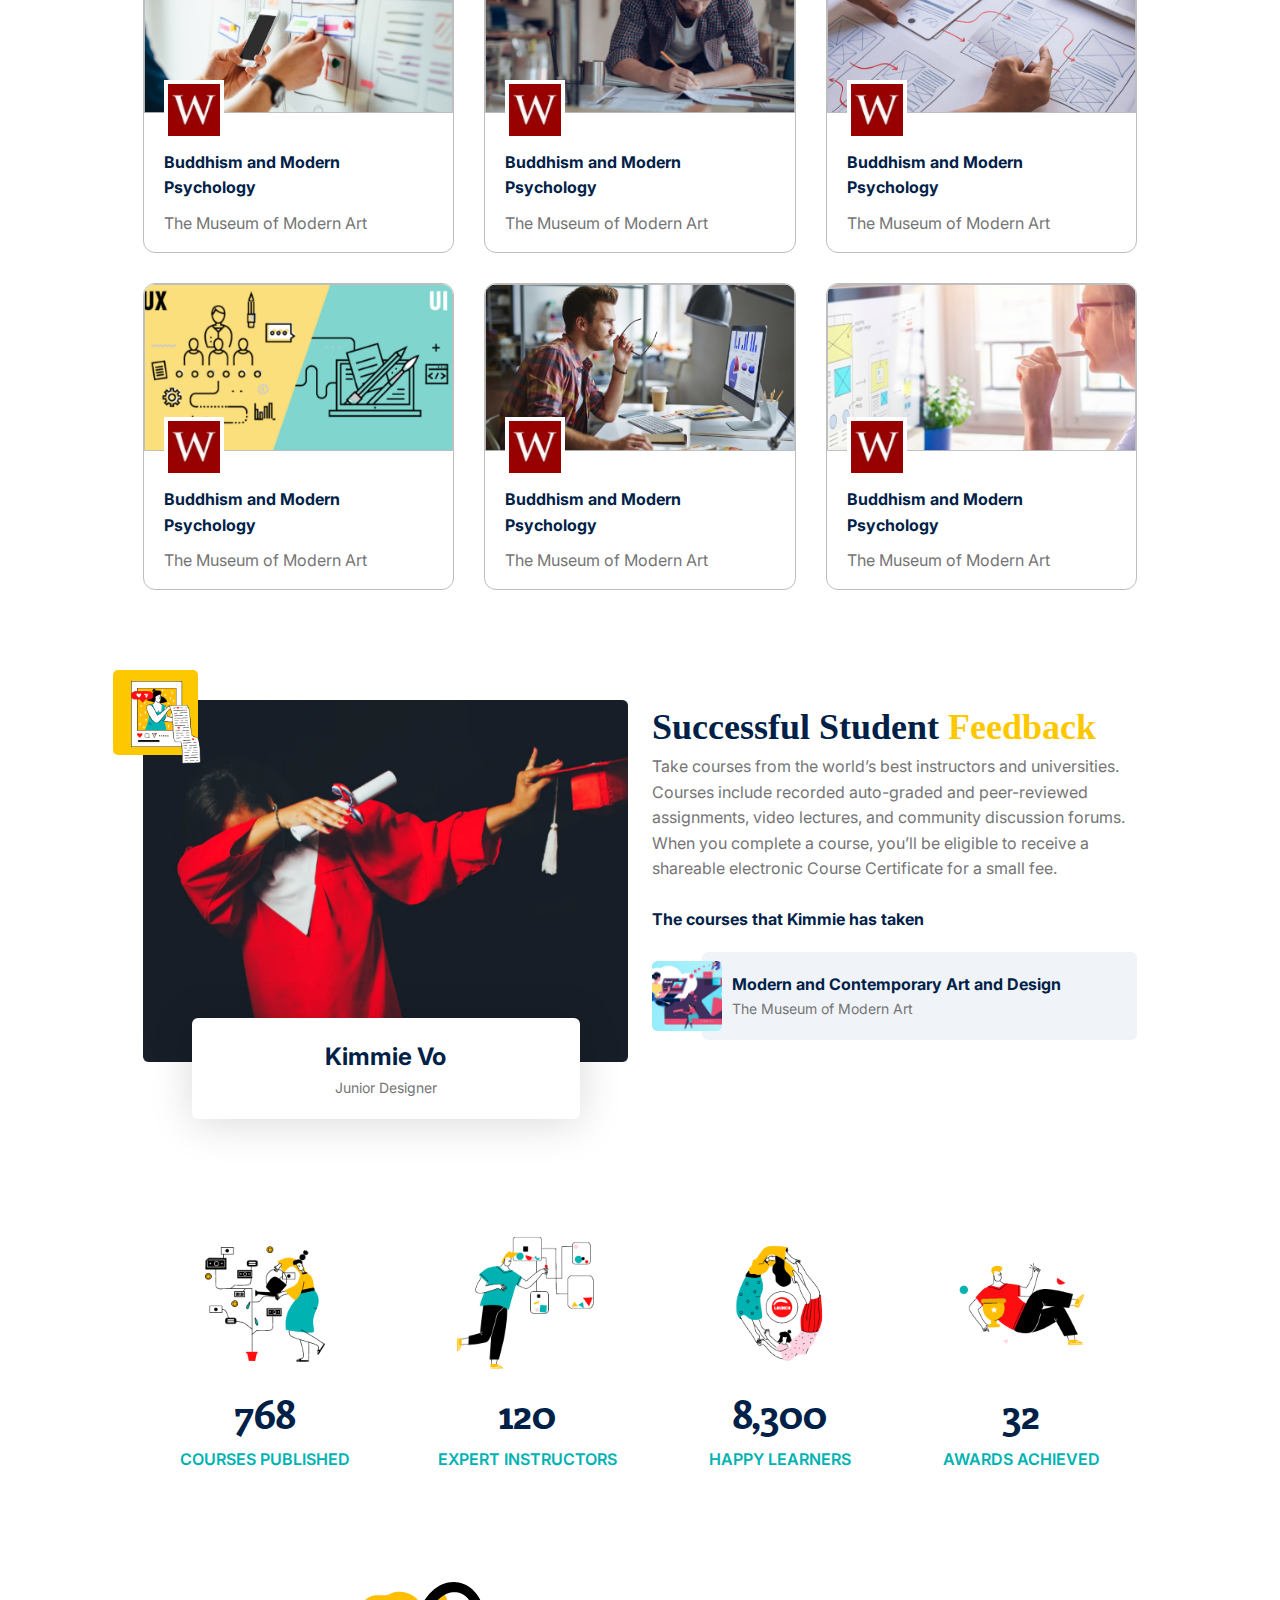
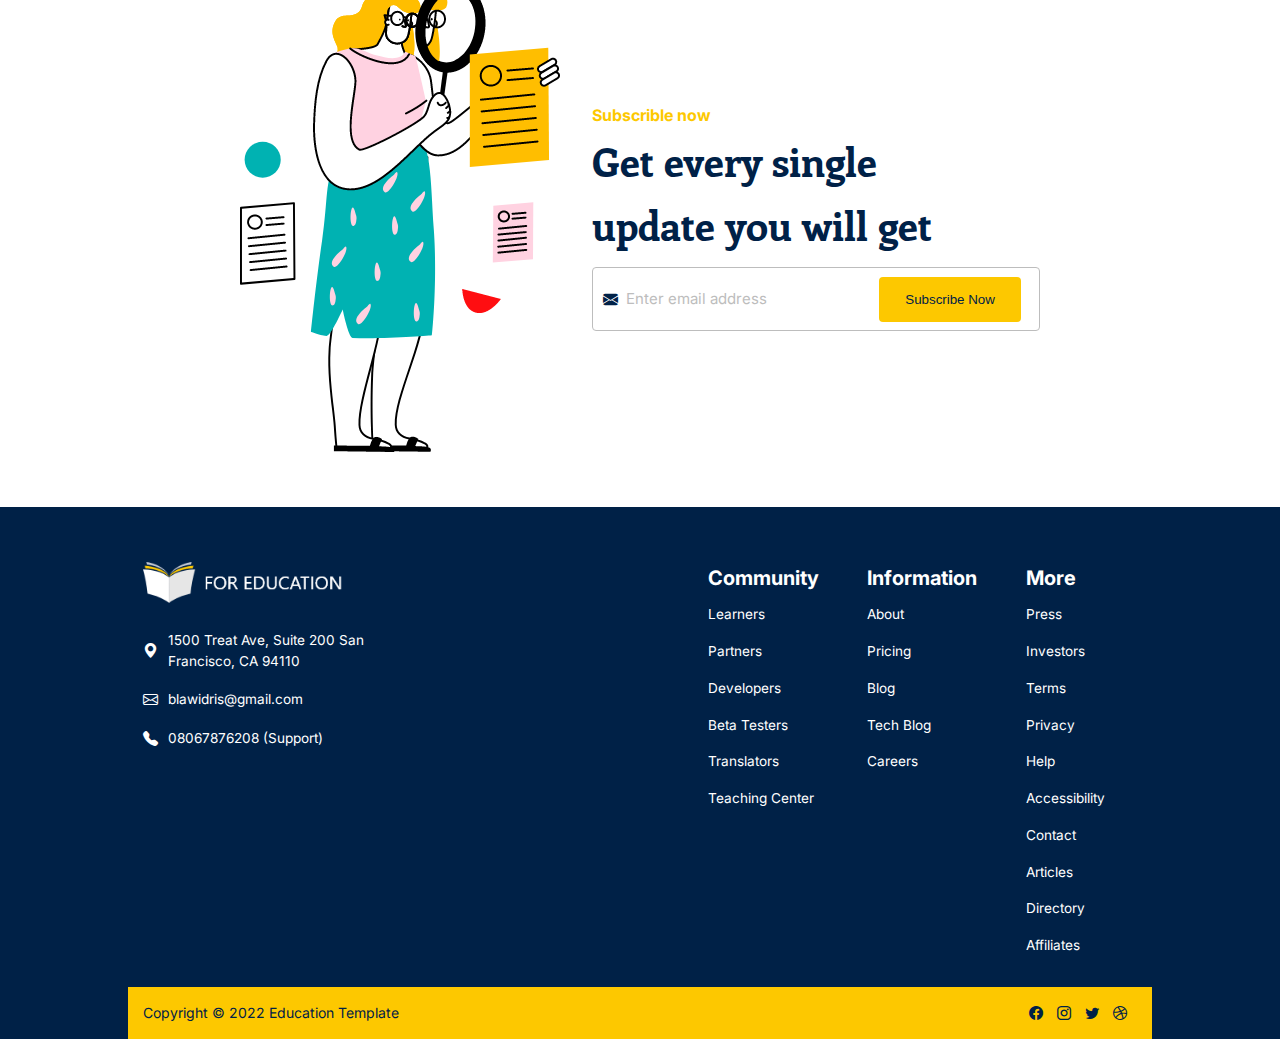
==== commit b551c597: "update on css" ====
--- a/index.html
+++ b/index.html
@@ -54,10 +54,10 @@
               <a href="/about.html" class="nav-link">About</a>
             </li>
             <li class="nav-item">
-              <a href="./courses.html" class="nav-link">Courses</a>
+              <a href="./course.html" class="nav-link">Courses</a>
             </li>
             <li class="nav-item">
-              <a href="./contact.html" class="nav-link">Contact</a>
+              <a href="./pricing.html" class="nav-link">Pricing</a>
             </li>
             <li class="nav-item">
               <a href="#signup" class="nav-link btn btn-primary">Sign up</a>
@@ -104,19 +104,19 @@
           </div>
           <div class="col-2 counter-digit d-flex" data-date="9/05/22">
             <div class="box">
-              <h2 class="time days">11</h2>
+              <h2 class="time days time-day">11</h2>
               <span>Days</span>
             </div>
             <div class="box">
-              <h2 class="time hour">02</h2>
+              <h2 class="time hour time-hour">02</h2>
               <span>hours</span>
             </div>
             <div class="box">
-              <h2 class="time min">45</h2>
+              <h2 class="time min time-min">45</h2>
               <span>minutes</span>
             </div>
             <div class="box">
-              <h2 class="time secs">21</h2>
+              <h2 class="time secs time-secs">21</h2>
               <span>Seconds</span>
             </div>
           </div>
--- a/assets/css/style.css
+++ b/assets/css/style.css
@@ -1,6 +1,6 @@
 /* fonts */
 @import url('https://fonts.googleapis.com/css2?family=Inter:wght@400;700&display=swap');
-@import url('https://fonts.googleapis.com/css2?family=Sorts+Mill+Goudy&display=swap');
+@import url('https://fonts.googleapis.com/css2?family=Enriqueta:wght@400;700&display=swap');
 
 /* root */
 :root{
@@ -17,7 +17,7 @@
     --font-size-medium:2.5rem;
     --font-size-large:3rem;
     --font-family: 'Inter', sans-serif;
-    --font-family-secondary:  'Sorts Mill Goudy', serif;
+    --font-family-secondary:  'Enriqueta', serif;
     --font-color:#757575;
 
     --border: 1px solid var(--gray);
@@ -176,6 +176,7 @@
 .card{
     border-radius: 12px;
     border: var(--border);
+    background-color: var(--white);
 }
 .card-img{
     width: 100%;
@@ -574,7 +575,7 @@
     border-top-right-radius: 12px;
     border-top-left-radius: 12px;
     width: 100%;
-    min-height: 150px;
+    max-height: 200px;
     overflow: hidden;
 }
 .course-img > img{
@@ -697,14 +698,24 @@
     width: 70px;
     height: 70px;
     margin-right: -20px;
-    z-index: 1;
+    /* z-index: 1; */
+}
+
+.h--6{
+    height: 80vh;
+}
+
+.mt--45{
+    margin-top: -15rem;
+    z-index: 10;
+    position: relative;
 }
  
 .feedback .feedback-content .text{
     background-color: var(--light-blue);
     padding: 20px 20px 20px 30px;
     position: relative;
-    /* z-index: -1; */
+    z-index: -1;
     width: 90%;
 }
 
@@ -998,6 +1009,35 @@
     }
 }
 
+
+/* ================== Courses ================== */
+.main-header .section_header{
+    margin-top: 50px;
+}
+
+.main-header .course-category > .form-group{
+    display: inline-block;
+    margin-right: 10px;
+    width: calc(100%/5 + 35px);
+    padding: 10px 0;
+}
+.form-group > *{
+    display: block;
+    margin-bottom: 10px;
+    width: 100%;
+}
+
+.form-group label{
+    font-size: 20px;
+    color: var(--dark-blue);
+    font-weight: bold;
+}
+.form-group select{
+    padding: 10px;
+    border: var(--border);
+    outline: none;
+}
+
 /* ================== Footer ================== */
 
 .main-footer{
